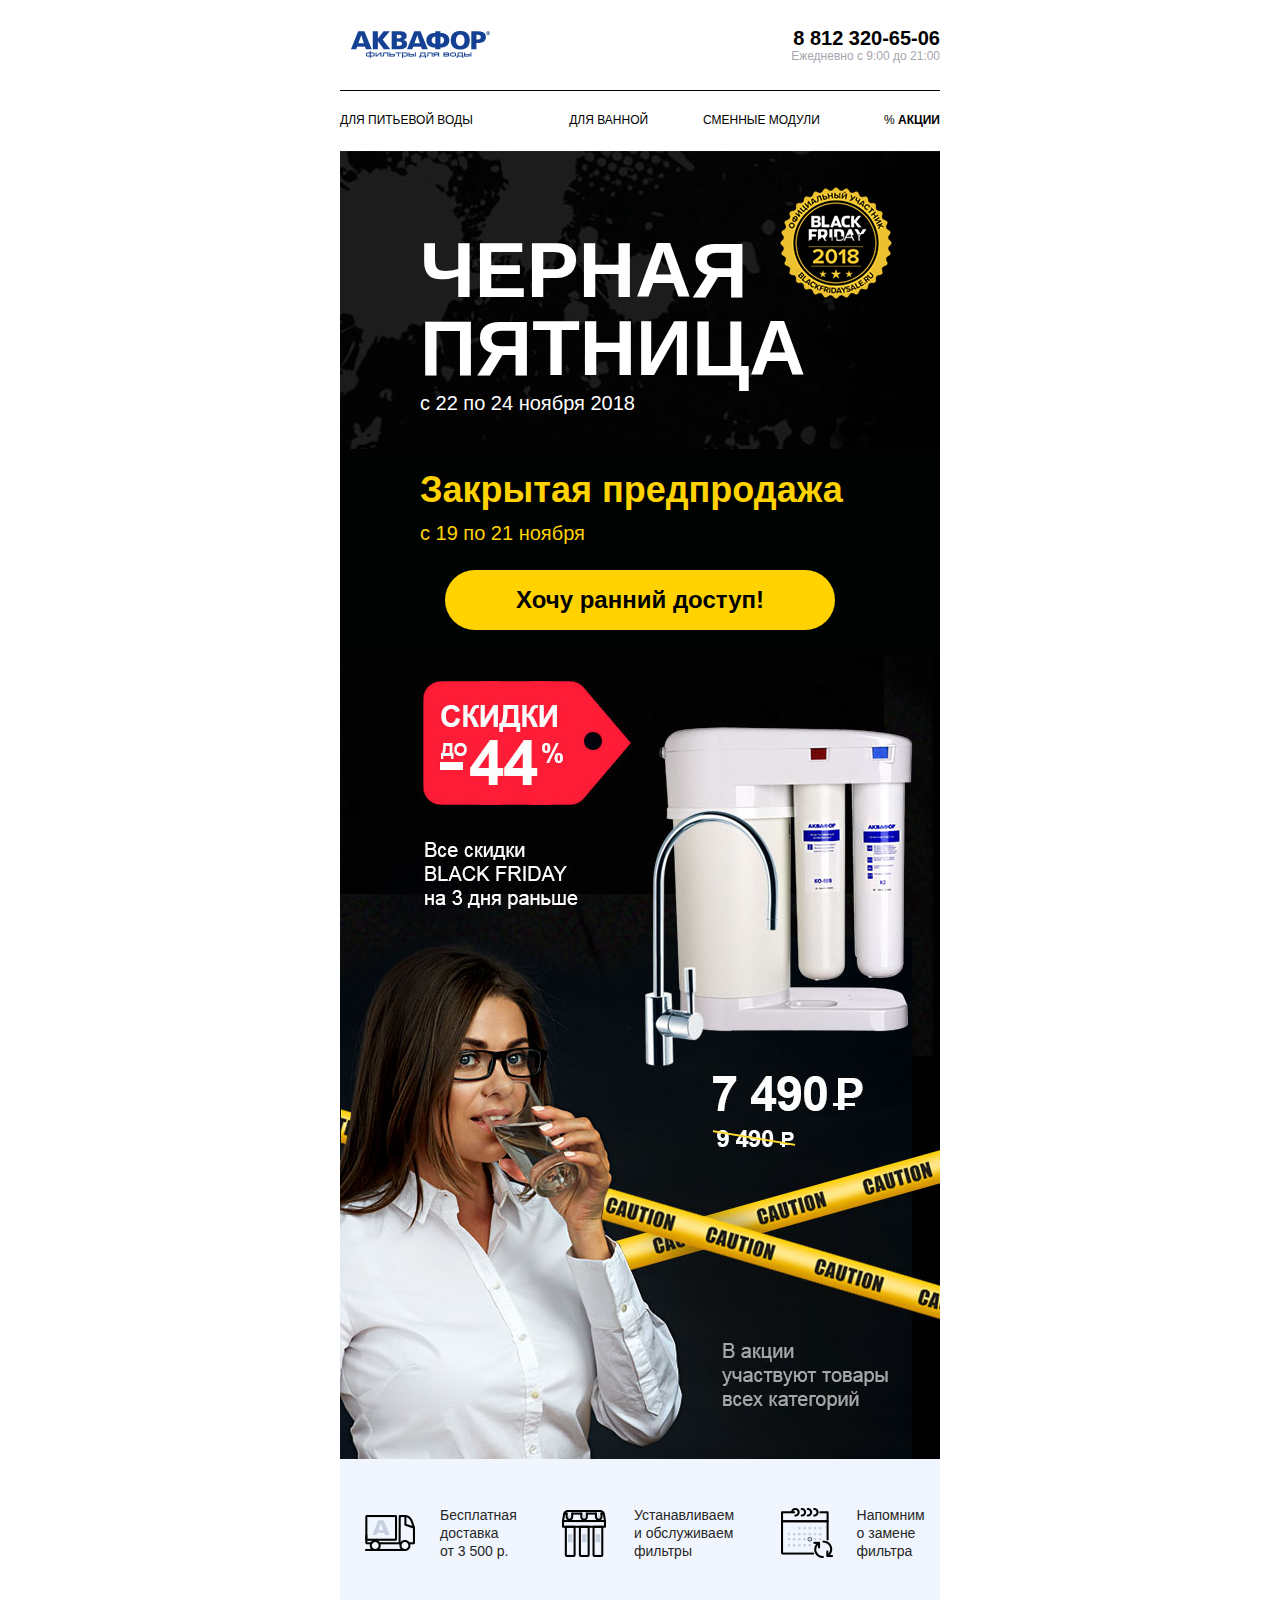
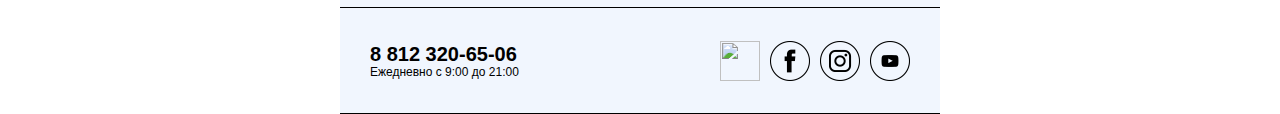
==== index2.html @ 3fc8a169 "new_file" ====
<!DOCTYPE html PUBLIC "-//W3C//DTD XHTML 1.0 Transitional//EN" "http://www.w3.org/TR/xhtml1/DTD/xhtml1-transitional.dtd">
<html xmlns="http://www.w3.org/1999/xhtml">
<head>
<meta http-equiv="Content-Type" content="text/html; charset=utf-8" />
    <!--[if !mso]><!-->
        <meta http-equiv="X-UA-Compatible" content="IE=edge" />
    <!--<![endif]-->
    <meta name="viewport" content="width=device-width, initial-scale=1.0">
    <title>Заголовок</title>
<!--[if gte mso 9]>
<xml>
<o:officedocumentsettings><o:allowpng/><o:pixelsperinch>96</o:pixelsperinch></o:officedocumentsettings>
</xml>
<![endif]-->
<style type="text/css">

</style>
<style type="text/css">
#outlook a{
    padding:0;
}
.ExternalClass Class Override
.ExternalClass{
    width:100%;
}
.ExternalClass,
.ExternalClass p,
.ExternalClass span,
.ExternalClass font,
.ExternalClass td,
.ExternalClass div{
    line-height: 100%;
}
a {text-decoration:none!important;}
</style>
</head>
<body style="margin-top:0 !important;margin-bottom:0 !important;margin-right:0 !important;margin-left:0 !important;padding-top:0;padding-bottom:0;padding-right:0;padding-left:0;background-color:#ffffff;width:100% !important;" >
<center class="wrapper" style="width:100%;table-layout:fixed;-webkit-text-size-adjust:100%;-ms-text-size-adjust:100%;background-color:#ffffff;" >
<div class="webkit" style="max-width:600px;margin-top:0;margin-bottom:0;margin-right:auto;margin-left:auto;" >
<table class="outer" align="center" role="presentation" cellpadding="0" cellspacing="0" border="0" width="600" style="border-spacing:0;mso-table-lspace:0pt;mso-table-rspace:0pt;Margin:0 auto;width:100%;max-width:600px;border-collapse:collapse;" >
<tr>
<td style="border-bottom-style:solid;border-bottom-color:#000000;border-bottom-width:1px;padding-top:0;padding-bottom:0;padding-right:0;padding-left:0;" >
<table cellpadding="0" cellspacing="0" border="0" width="100%" style="border-spacing:0;mso-table-lspace:0pt;mso-table-rspace:0pt;" >
<tr>
    <td  width="150"  height="90" style="padding-top:0;padding-bottom:0;padding-right:0;padding-left:0;" ><a href="#" target="_blank" style="text-decoration:none!important;" ><img src="logo.png" alt="АКВАФОР" width="150" height="90" style="font-family:arial black, sanse-serif;font-weight:bold;font-size:24px;color:#154194;line-height:80px;border-width:0;display:block;-ms-interpolation-mode:bicubic;" /></a></td>
    <td valign="middle" align="right" style="padding-top:0;padding-bottom:0;padding-right:0;padding-left:0;" ><span class="tel" style="text-align:right;color:#000000;font-size:20px;font-family:'Arial';font-weight:bold;line-height:22px;" >8 812 320-65-06</span><br />
   <span class="ras" style="text-align:right;font-size:12px;font-family:'Arial';color:rgb(170, 164, 174);line-height:14px;font-weight:normal;" >Ежедневно с 9:00 до 21:00</span>     
    </td>
</tr>
</table>
</td>
</tr>
<tr>
<td style="padding-top:0;padding-bottom:0;padding-right:0;padding-left:0;" >
<table cellpadding="0" cellspacing="0" border="0" width="100%" style="border-spacing:0;mso-table-lspace:0pt;mso-table-rspace:0pt;" >
<tr>
<td height="60" align="left" valign="middle" class="menu" style="padding-top:0;padding-bottom:0;padding-right:0;padding-left:0;" ><a href="#" target="_blank" style="font-size:12px;font-family:'Arial', sans-serif;color:#000000;text-transform:uppercase;line-height:2.333;text-decoration:none!important;" >Для питьевой воды</a></td>
<td align="center" valign="middle" class="menu" style="padding-top:0;padding-bottom:0;padding-right:0;padding-left:0;" ><a href="#" target="_blank" style="font-size:12px;font-family:'Arial', sans-serif;color:#000000;text-transform:uppercase;line-height:2.333;text-decoration:none!important;" >Для ванной</a></td>
<td align="center" valign="middle" class="menu" style="padding-top:0;padding-bottom:0;padding-right:0;padding-left:0;" ><a href="#" target="_blank" style="font-size:12px;font-family:'Arial', sans-serif;color:#000000;text-transform:uppercase;line-height:2.333;text-decoration:none!important;" >Сменные  модули</a></td>
<td align="right" valign="middle" class="menu" style="padding-top:0;padding-bottom:0;padding-right:0;padding-left:0;" ><a href="#" target="_blank" style="font-size:12px;font-family:'Arial', sans-serif;color:#000000;text-transform:uppercase;line-height:2.333;text-decoration:none!important;" >% <b>АКЦИИ</b></a></td>
</tr>
</table>
</td>
</tr>
<tr>
<td bgcolor="#010303" valign="top" class="friday" style="padding-top:0;padding-bottom:0;padding-right:0;padding-left:0;background-image:url(bgi.jpg);background-color:#010303;" >
<table cellpadding="0" cellspacing="0" border="0" width="100%" style="border-spacing:0;mso-table-lspace:0pt;mso-table-rspace:0pt;" >
<tr>
<td height="158" align="left" valign="bottom" style="padding-left:80px;padding-top:0;padding-bottom:0;padding-right:0;" ><p class="h1" style="mso-line-height:exactly;Margin-top:0;Margin-left:0;Margin-right:0;text-align:left;font-size:78px;font-family:'Arial', sans-serif;color:#ffffff;font-weight:bold;text-transform:uppercase;line-height:78px;Margin-bottom:0px;" >ЧЕрная</p></td>
<td width="160" align="left" valign="bottom" style="padding-bottom:10px;padding-top:0;padding-right:0;padding-left:0;" ><img src="bfri.png" alt="" width="112" height="112" style="border-width:0;display:block;-ms-interpolation-mode:bicubic;" /></td>
</tr>
<tr>
<td colspan="2" height="140" align="left" valign="top" style="padding-left:80px;padding-top:0;padding-bottom:0;padding-right:0;" ><p class="h1" style="mso-line-height:exactly;Margin-top:0;Margin-left:0;Margin-right:0;text-align:left;font-size:78px;font-family:'Arial', sans-serif;color:#ffffff;font-weight:bold;text-transform:uppercase;line-height:78px;Margin-bottom:0px;" >пятница</p>
<p class="h2" style="mso-line-height:exactly;Margin-top:0;Margin-left:0;Margin-right:0;text-align:left;font-size:20px;font-family:'Arial', sans-serif;color:#ffffff;font-weight:normal;line-height:32px;Margin-bottom:0px;" >с 22 по 24 ноября 2018</p></td>
</tr>
</table>
</td>
</tr>
<tr>
<td bgcolor="#010303" valign="top" style="padding-top:0;padding-bottom:0;padding-right:0;padding-left:0;" >
<table cellpadding="0" cellspacing="0" border="0" width="100%" style="border-spacing:0;mso-table-lspace:0pt;mso-table-rspace:0pt;" >
<tr>
<td align="left" valign="top" style="padding-left:80px;padding-top:20px;padding-bottom:0;padding-right:0;" ><p class="h3" style="mso-line-height:exactly;Margin-top:0;Margin-left:0;Margin-right:0;text-align:left;font-size:36px;font-family:'Arial', sans-serif;color:#ffd200;font-weight:bold;line-height:42px;Margin-bottom:10px;" >Закрытая предпродажа</p>
<p class="h4" style="mso-line-height:exactly;Margin-top:0;Margin-left:0;Margin-right:0;text-align:left;font-size:20px;font-family:'Arial', sans-serif;color:#ffd200;font-weight:normal;line-height:24px;Margin-bottom:0px;" >с 19 по 21 ноября</p></td>
</tr>
<tr>
<td bgcolor="#010303" valign="middle" align="center" height="110" style="padding-top:0;padding-bottom:0;padding-right:0;padding-left:0;" >
<center>
<table cellpadding="0" cellspacing="0" border="0" width="390" align="center" style="border-spacing:0;mso-table-lspace:0pt;mso-table-rspace:0pt;" > 
<tr>
       <td class="but" align="center" valign="middle" style="padding-top:0;padding-bottom:0;padding-right:0;padding-left:0;background-color:#ffd200;border-radius:30px;height:60px;" ><a href="#" target="_blank" style="display:block;font-size:24px;line-height:60px;width:390;font-family:'Arial', sans-serif;color:#000000;font-weight:bold;text-decoration:none!important;" >Хочу ранний доступ!</a></td>
   </tr>   
</table>   
</center>
</td></tr>
</table>
</td>
</tr>
<tr>
    <td bgcolor="#010303" valign="top" height="804" style="padding-top:0;padding-bottom:0;padding-right:0;padding-left:0;" ><img src="img.jpg" alt="" class="img600" width="600" height="804" style="border-width:0;display:block;-ms-interpolation-mode:bicubic;width:100%;max-width:600px;height:auto;" /></td>
</tr>
<tr>
    <td bgcolor="#f1f6fe" valign="top" style="border-bottom-style:solid;border-bottom-color:#000000;border-bottom-width:1px;padding-top:0;padding-bottom:0;padding-right:0;padding-left:0;" >
<center>
<table cellpadding="0" cellspacing="0" border="0" width="100%" align="center" style="border-spacing:0;mso-table-lspace:0pt;mso-table-rspace:0pt;" > 
<tr>
<td height="148" width="100" align="center" valign="middle" style="padding-top:0;padding-bottom:0;padding-right:0;padding-left:0;" ><img src="car.png" alt="" width="50" height="36" style="border-width:0;display:block;-ms-interpolation-mode:bicubic;" /></td>
<td align="center" valign="middle" style="padding-top:0;padding-bottom:0;padding-right:0;padding-left:0;" ><p class="p2" style="font-family:Arial, 'Helvetica Neue', Helvetica, sans-serif;mso-line-height:exactly;Margin-top:0;Margin-left:0;Margin-right:0;text-align:left;color:#272727;font-size:14px;line-height:18px;margin-bottom:0px;font-weight:normal;" >Бесплатная <br />
доставка <br />
от 3 500 р.</p></td>
<td height="148" width="100" align="center" valign="middle" style="padding-top:0;padding-bottom:0;padding-right:0;padding-left:0;" ><img src="inst.png" alt="" width="44" height="47" style="border-width:0;display:block;-ms-interpolation-mode:bicubic;" /></td>
<td align="center" valign="middle" style="padding-top:0;padding-bottom:0;padding-right:0;padding-left:0;" ><p class="p2" style="font-family:Arial, 'Helvetica Neue', Helvetica, sans-serif;mso-line-height:exactly;Margin-top:0;Margin-left:0;Margin-right:0;text-align:left;color:#272727;font-size:14px;line-height:18px;margin-bottom:0px;font-weight:normal;" >Устанавливаем <br />
и обслуживаем <br />
фильтры</p></td>
<td height="148" width="100" align="center" valign="middle" style="padding-top:0;padding-bottom:0;padding-right:0;padding-left:0;" ><img src="cal.png" alt="" width="52" height="50" style="border-width:0;display:block;-ms-interpolation-mode:bicubic;" /></td>
<td align="center" valign="middle" style="padding-top:0;padding-bottom:0;padding-right:0;padding-left:0;" ><p class="p2" style="font-family:Arial, 'Helvetica Neue', Helvetica, sans-serif;mso-line-height:exactly;Margin-top:0;Margin-left:0;Margin-right:0;text-align:left;color:#272727;font-size:14px;line-height:18px;margin-bottom:0px;font-weight:normal;" >Напомним <br />
о замене<br /> 
фильтра</p></td>
</tr>
</table>
</center>  
    </td>
</tr>
<tr>
    <td bgcolor="#f1f6fe" valign="top" style="border-bottom-style:solid;border-bottom-color:#000000;border-bottom-width:1px;padding-top:0;padding-bottom:0;padding-right:0;padding-left:0;" >
<center>
<table cellpadding="0" cellspacing="0" border="0" width="540" align="center" style="border-spacing:0;mso-table-lspace:0pt;mso-table-rspace:0pt;" > 
<tr>
<td height="105" valign="middle" align="left" style="padding-top:0;padding-bottom:0;padding-right:0;padding-left:0;" ><span class="tel2" style="text-align:right;color:#000000;font-size:20px;font-family:'Arial';font-weight:bold;line-height:22px;" >8 812 320-65-06</span><br />
<span class="ras2" style="text-align:right;font-size:12px;font-family:'Arial';color:#000000;line-height:14px;font-weight:normal;" >Ежедневно с 9:00 до 21:00</span>     
</td>
<td width="50" valign="middle" align="center" style="padding-top:0;padding-bottom:0;padding-right:0;padding-left:0;" ><a href="#" target="_blank" style="text-decoration:none!important;" ><img src="Vkontakte.png" alt="" width="40" height="40" style="border-width:0;display:block;-ms-interpolation-mode:bicubic;" /></a>
</td>
<td width="50" valign="middle" align="center" style="padding-top:0;padding-bottom:0;padding-right:0;padding-left:0;" ><a href="#" target="_blank" style="text-decoration:none!important;" ><img src="Facebook.png" alt="" width="40" height="40" style="border-width:0;display:block;-ms-interpolation-mode:bicubic;" /></a>
</td>
<td width="50" valign="middle" align="center" style="padding-top:0;padding-bottom:0;padding-right:0;padding-left:0;" ><a href="#" target="_blank" style="text-decoration:none!important;" ><img src="Instagram.png" alt="" width="40" height="40" style="border-width:0;display:block;-ms-interpolation-mode:bicubic;" /></a>
</td>
<td  width="45" valign="middle" align="right" style="padding-top:0;padding-bottom:0;padding-right:0;padding-left:0;" ><a href="#" target="_blank" style="text-decoration:none!important;" ><img src="Youtube.png" alt="" width="40" height="40" style="border-width:0;display:block;-ms-interpolation-mode:bicubic;" /></a>
</td>
</tr>
</table>
</center>
</td></tr>
</table>
</div>
</center>
</body>
</html>
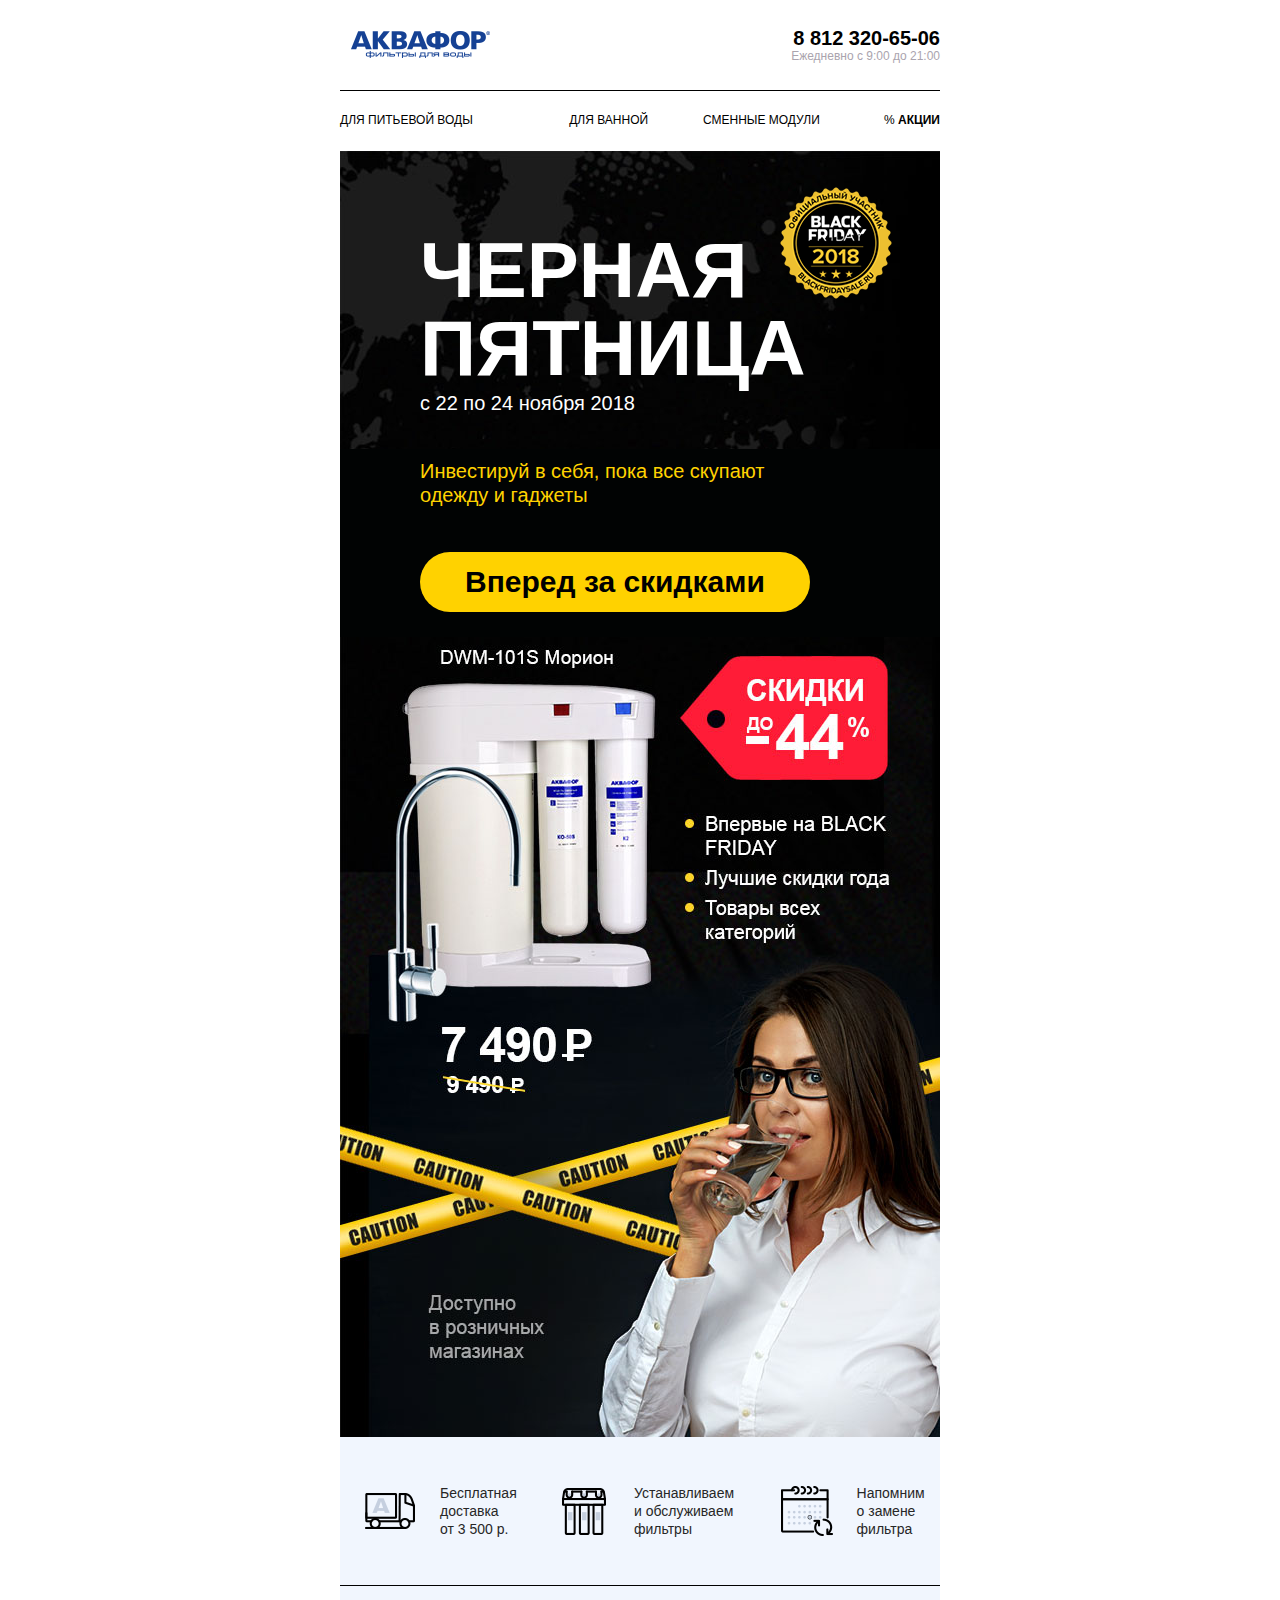
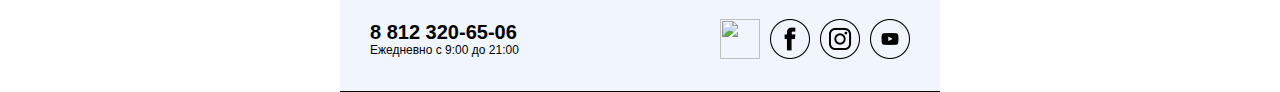
==== commit 64c79f2d: "email2" ====
--- a/index2.html
+++ b/index2.html
@@ -80,24 +80,25 @@
 <td bgcolor="#010303" valign="top" style="padding-top:0;padding-bottom:0;padding-right:0;padding-left:0;" >
 <table cellpadding="0" cellspacing="0" border="0" width="100%" style="border-spacing:0;mso-table-lspace:0pt;mso-table-rspace:0pt;" >
 <tr>
-<td align="left" valign="top" style="padding-left:80px;padding-top:20px;padding-bottom:0;padding-right:0;" ><p class="h3" style="mso-line-height:exactly;Margin-top:0;Margin-left:0;Margin-right:0;text-align:left;font-size:36px;font-family:'Arial', sans-serif;color:#ffd200;font-weight:bold;line-height:42px;Margin-bottom:10px;" >Закрытая предпродажа</p>
-<p class="h4" style="mso-line-height:exactly;Margin-top:0;Margin-left:0;Margin-right:0;text-align:left;font-size:20px;font-family:'Arial', sans-serif;color:#ffd200;font-weight:normal;line-height:24px;Margin-bottom:0px;" >с 19 по 21 ноября</p></td>
+<td align="left" valign="top" style="padding-left:80px;padding-top:10px;padding-bottom:0;padding-right:0;" >
+<p class="h4" style="mso-line-height:exactly;Margin-top:0;Margin-left:0;Margin-right:0;text-align:left;font-size:20px;font-family:'Arial', sans-serif;color:#ffd200;font-weight:normal;line-height:24px;Margin-bottom:0px;" >Инвестируй в себя, пока все скупают <br />
+одежду и гаджеты</p></td>
 </tr>
 <tr>
-<td bgcolor="#010303" valign="middle" align="center" height="110" style="padding-top:0;padding-bottom:0;padding-right:0;padding-left:0;" >
-<center>
-<table cellpadding="0" cellspacing="0" border="0" width="390" align="center" style="border-spacing:0;mso-table-lspace:0pt;mso-table-rspace:0pt;" > 
+<td bgcolor="#010303" valign="middle" align="left" height="110" style="padding-top:20px;padding-bottom:0;padding-right:0;padding-left:80px;" >
+
+<table cellpadding="0" cellspacing="0" border="0" width="390" align="left" style="border-spacing:0;mso-table-lspace:0pt;mso-table-rspace:0pt;" > 
 <tr>
-       <td class="but" align="center" valign="middle" style="padding-top:0;padding-bottom:0;padding-right:0;padding-left:0;background-color:#ffd200;border-radius:30px;height:60px;" ><a href="#" target="_blank" style="display:block;font-size:24px;line-height:60px;width:390;font-family:'Arial', sans-serif;color:#000000;font-weight:bold;text-decoration:none!important;" >Хочу ранний доступ!</a></td>
+       <td class="but" align="center" valign="middle" style="padding-top:0;padding-bottom:0;padding-right:0;padding-left:0;background-color:#ffd200;border-radius:30px;height:60px;" ><a href="#" target="_blank" style="display:block;font-size:30px;line-height:60px;width:390;font-family:'Arial', sans-serif;color:#000000;font-weight:bold;text-decoration:none!important;" >Вперед за скидками</a></td>
    </tr>   
 </table>   
-</center>
+
 </td></tr>
 </table>
 </td>
 </tr>
 <tr>
-    <td bgcolor="#010303" valign="top" height="804" style="padding-top:0;padding-bottom:0;padding-right:0;padding-left:0;" ><img src="img.jpg" alt="" class="img600" width="600" height="804" style="border-width:0;display:block;-ms-interpolation-mode:bicubic;width:100%;max-width:600px;height:auto;" /></td>
+    <td bgcolor="#010303" valign="top" height="800" style="padding-top:0;padding-bottom:0;padding-right:0;padding-left:0;" ><img src="img2.jpg" alt="" class="img600" width="600" height="800" style="border-width:0;display:block;-ms-interpolation-mode:bicubic;width:100%;max-width:600px;height:auto;" /></td>
 </tr>
 <tr>
     <td bgcolor="#f1f6fe" valign="top" style="border-bottom-style:solid;border-bottom-color:#000000;border-bottom-width:1px;padding-top:0;padding-bottom:0;padding-right:0;padding-left:0;" >
